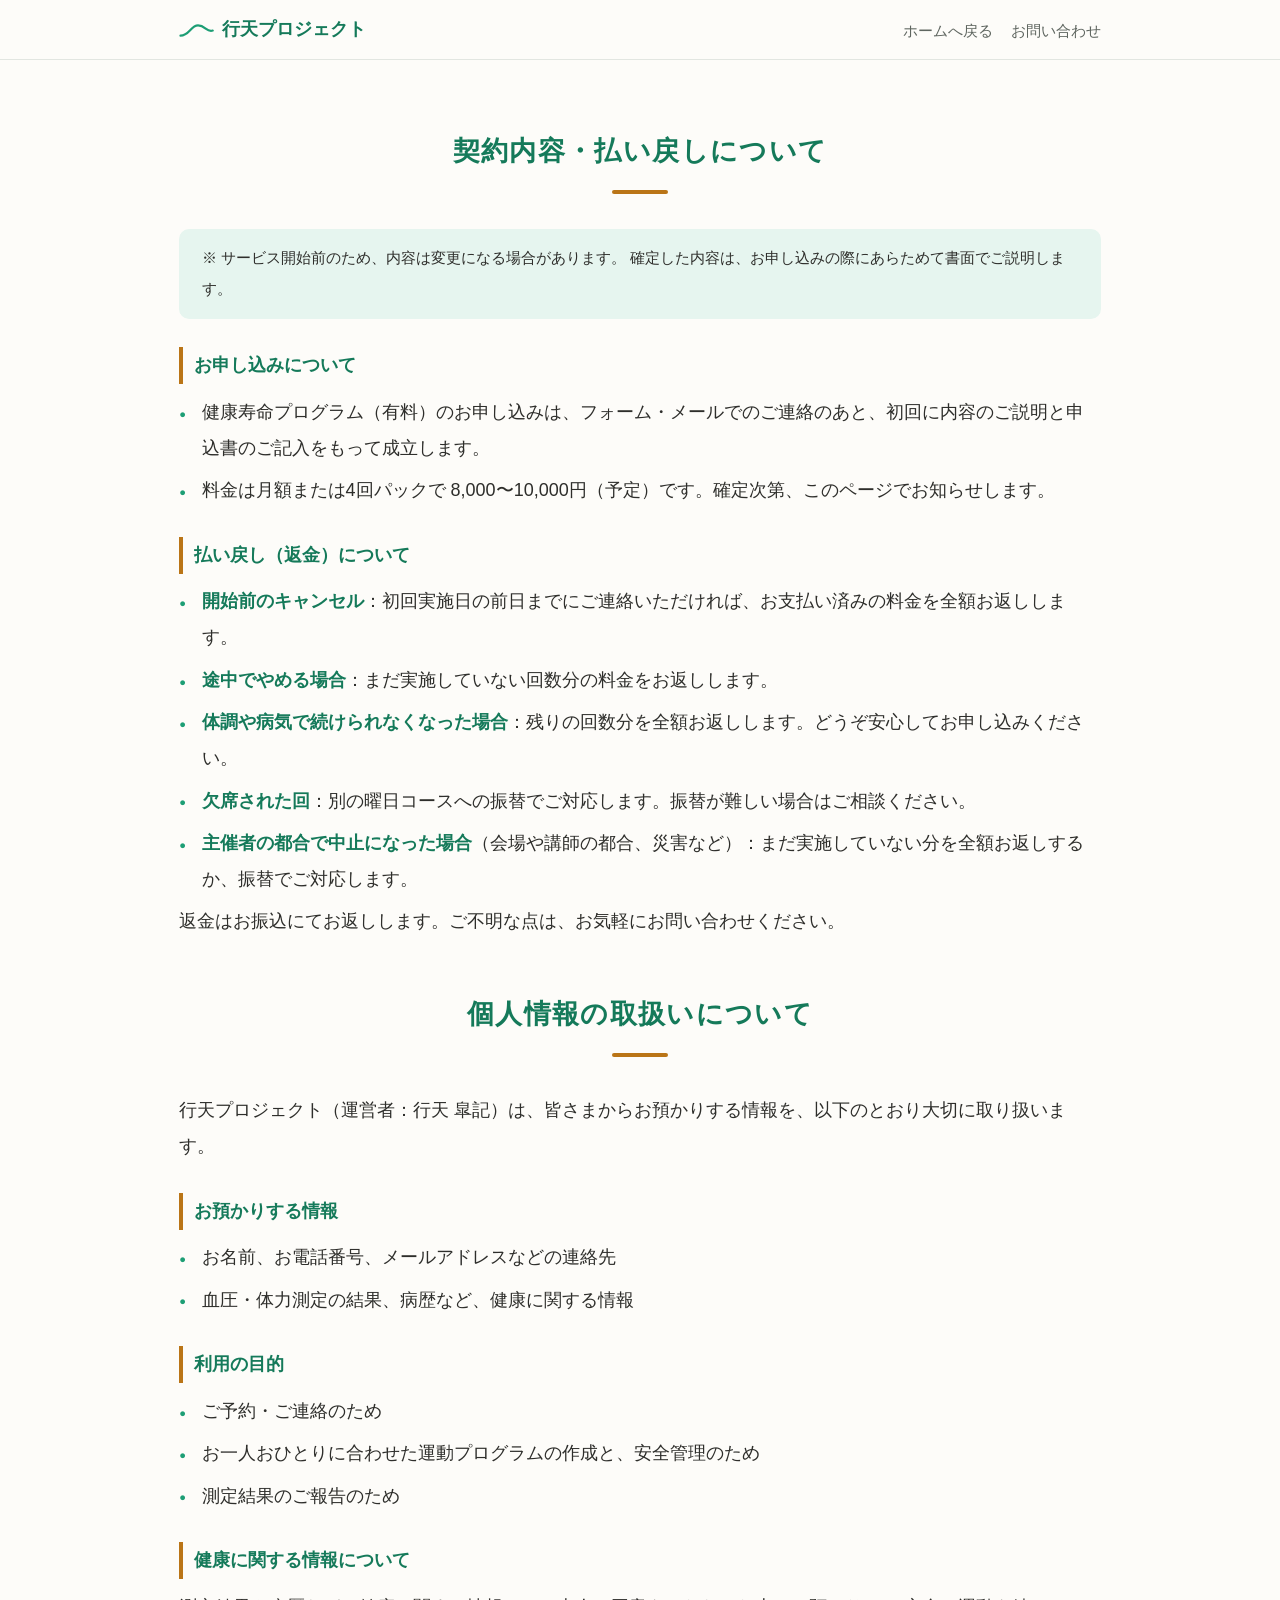
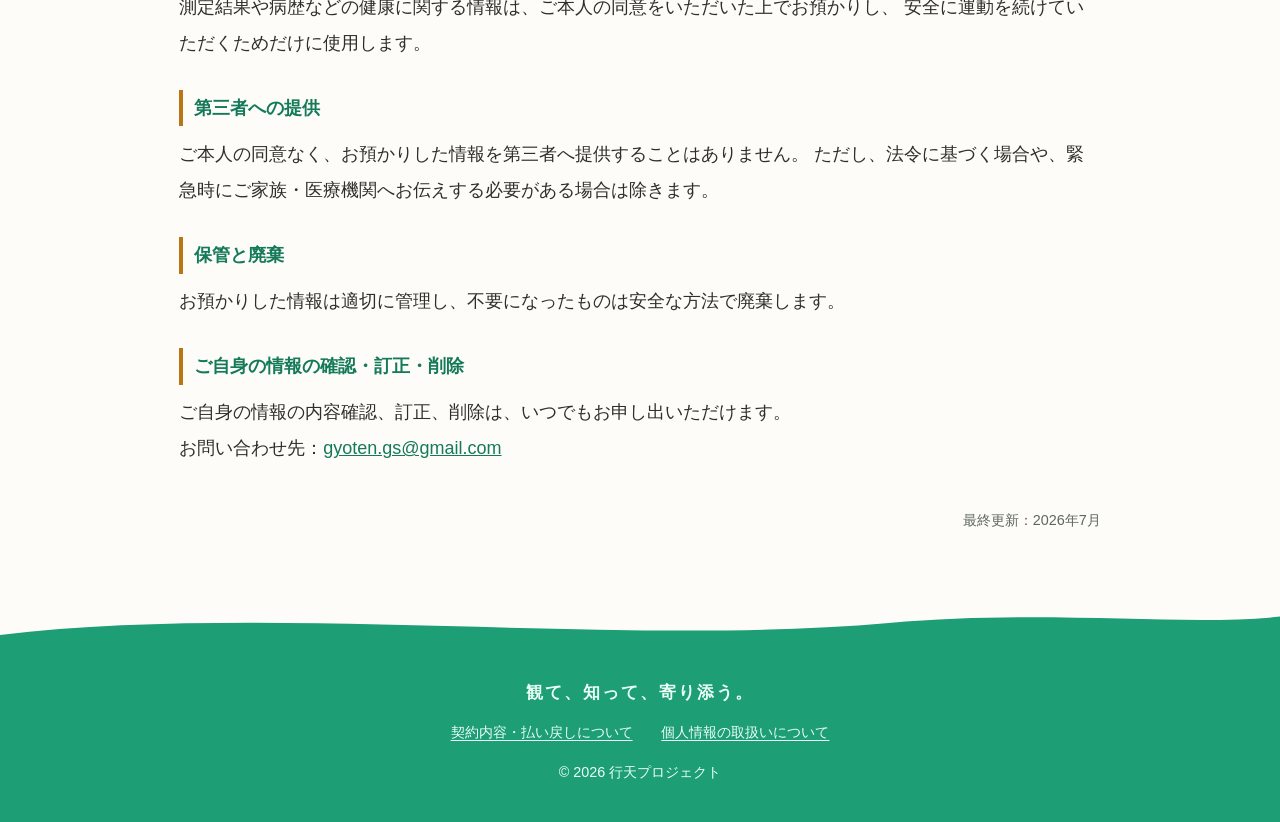
==== policy.html @ e1bae08a "Add terms and privacy page with footer links Create policy.html covering application terms, refund r" ====
<!DOCTYPE html>
<html lang="ja">
<head>
  <meta charset="UTF-8">
  <meta name="viewport" content="width=device-width, initial-scale=1.0">
  <meta name="description" content="行天プロジェクトの契約内容・払い戻し規定と、個人情報の取扱いについてのご案内です。">
  <title>ご利用にあたって｜行天プロジェクト</title>
  <link rel="stylesheet" href="style.css">
</head>
<body>
  <header class="site-header">
    <nav class="nav">
      <a href="index.html" class="logo">
        <svg class="logo-mark" viewBox="0 0 48 24" aria-hidden="true">
          <path d="M2 20 C14 20 16 6 26 6 C36 6 38 16 46 13" fill="none" stroke="currentColor" stroke-width="3" stroke-linecap="round"/>
        </svg>
        行天プロジェクト
      </a>
      <ul class="nav-links">
        <li><a href="index.html">ホームへ戻る</a></li>
        <li><a href="index.html#contact">お問い合わせ</a></li>
      </ul>
    </nav>
  </header>

  <main>
    <section class="section policy">
      <h2 id="refund">契約内容・払い戻しについて</h2>
      <p class="policy-note">
        ※ サービス開始前のため、内容は変更になる場合があります。
        確定した内容は、お申し込みの際にあらためて書面でご説明します。
      </p>

      <h3>お申し込みについて</h3>
      <ul>
        <li>健康寿命プログラム（有料）のお申し込みは、フォーム・メールでのご連絡のあと、初回に内容のご説明と申込書のご記入をもって成立します。</li>
        <li>料金は月額または4回パックで 8,000〜10,000円（予定）です。確定次第、このページでお知らせします。</li>
      </ul>

      <h3>払い戻し（返金）について</h3>
      <ul>
        <li><strong>開始前のキャンセル</strong>：初回実施日の前日までにご連絡いただければ、お支払い済みの料金を全額お返しします。</li>
        <li><strong>途中でやめる場合</strong>：まだ実施していない回数分の料金をお返しします。</li>
        <li><strong>体調や病気で続けられなくなった場合</strong>：残りの回数分を全額お返しします。どうぞ安心してお申し込みください。</li>
        <li><strong>欠席された回</strong>：別の曜日コースへの振替でご対応します。振替が難しい場合はご相談ください。</li>
        <li><strong>主催者の都合で中止になった場合</strong>（会場や講師の都合、災害など）：まだ実施していない分を全額お返しするか、振替でご対応します。</li>
      </ul>
      <p>返金はお振込にてお返しします。ご不明な点は、お気軽にお問い合わせください。</p>

      <h2 id="privacy">個人情報の取扱いについて</h2>
      <p>
        行天プロジェクト（運営者：行天 皐記）は、皆さまからお預かりする情報を、以下のとおり大切に取り扱います。
      </p>

      <h3>お預かりする情報</h3>
      <ul>
        <li>お名前、お電話番号、メールアドレスなどの連絡先</li>
        <li>血圧・体力測定の結果、病歴など、健康に関する情報</li>
      </ul>

      <h3>利用の目的</h3>
      <ul>
        <li>ご予約・ご連絡のため</li>
        <li>お一人おひとりに合わせた運動プログラムの作成と、安全管理のため</li>
        <li>測定結果のご報告のため</li>
      </ul>

      <h3>健康に関する情報について</h3>
      <p>
        測定結果や病歴などの健康に関する情報は、ご本人の同意をいただいた上でお預かりし、
        安全に運動を続けていただくためだけに使用します。
      </p>

      <h3>第三者への提供</h3>
      <p>
        ご本人の同意なく、お預かりした情報を第三者へ提供することはありません。
        ただし、法令に基づく場合や、緊急時にご家族・医療機関へお伝えする必要がある場合は除きます。
      </p>

      <h3>保管と廃棄</h3>
      <p>
        お預かりした情報は適切に管理し、不要になったものは安全な方法で廃棄します。
      </p>

      <h3>ご自身の情報の確認・訂正・削除</h3>
      <p>
        ご自身の情報の内容確認、訂正、削除は、いつでもお申し出いただけます。<br>
        お問い合わせ先：<a href="mailto:gyoten.gs@gmail.com">gyoten.gs@gmail.com</a>
      </p>

      <p class="policy-date">最終更新：2026年7月</p>
    </section>
  </main>

  <footer class="site-footer">
    <svg class="footer-hill" viewBox="0 0 1440 60" preserveAspectRatio="none" aria-hidden="true">
      <path d="M0,45 C300,5 700,60 1000,30 C1180,12 1330,35 1440,22 L1440,60 L0,60 Z" fill="currentColor"/>
    </svg>
    <div class="footer-inner">
      <p class="footer-copy">観て、知って、寄り添う。</p>
      <ul class="footer-links">
        <li><a href="policy.html#refund">契約内容・払い戻しについて</a></li>
        <li><a href="policy.html#privacy">個人情報の取扱いについて</a></li>
      </ul>
      <p>&copy; 2026 行天プロジェクト</p>
    </div>
  </footer>
</body>
</html>
---- style.css ----
:root {
  --teal: #1D9E75;
  --teal-dark: #157a5a;
  --teal-pale: #e6f5ef;
  --amber: #BA7517;
  --bg: #fdfcf9;
  --text: #2e2e2b;
  --muted: #5f6660;
  --card-bg: #ffffff;
  --border: #e2e6e1;
}

* {
  margin: 0;
  padding: 0;
  box-sizing: border-box;
}

html {
  scroll-behavior: smooth;
  scroll-padding-top: 4.5rem;
}

body {
  font-family: "Yu Gothic", "YuGothic", "Hiragino Kaku Gothic ProN", "Noto Sans JP", sans-serif;
  background: var(--bg);
  color: var(--text);
  font-size: 18px;
  line-height: 2;
}

/* ヘッダー */
.site-header {
  position: sticky;
  top: 0;
  background: rgba(253, 252, 249, 0.95);
  border-bottom: 1px solid var(--border);
  z-index: 10;
}

.nav {
  max-width: 960px;
  margin: 0 auto;
  padding: 0.7rem 1.2rem;
  display: flex;
  align-items: center;
  justify-content: space-between;
  flex-wrap: wrap;
  gap: 0.4rem;
}

.logo {
  display: flex;
  align-items: center;
  gap: 0.5rem;
  font-weight: 700;
  font-size: 1.15rem;
  color: var(--teal-dark);
  text-decoration: none;
}

.logo-mark {
  width: 2.2rem;
  height: 1.1rem;
  color: var(--teal);
}

.nav-links {
  display: flex;
  flex-wrap: wrap;
  gap: 1.1rem;
  list-style: none;
}

.nav-links a {
  color: var(--muted);
  text-decoration: none;
  font-size: 0.95rem;
}

.nav-links a:hover {
  color: var(--teal);
}

/* ヒーロー */
.hero {
  position: relative;
  background: linear-gradient(170deg, var(--teal-pale) 0%, #f4faf7 100%);
  text-align: center;
  overflow: hidden;
}

.hero-inner {
  max-width: 800px;
  margin: 0 auto;
  padding: 5rem 1.2rem 8rem;
}

.hero-area {
  display: inline-block;
  background: #fff;
  border: 1px solid var(--border);
  border-radius: 999px;
  padding: 0.3rem 1.2rem;
  font-size: 0.9rem;
  color: var(--teal-dark);
  margin-bottom: 1.8rem;
}

.hero h1 {
  font-size: clamp(2rem, 6.5vw, 3.2rem);
  color: var(--teal-dark);
  letter-spacing: 0.06em;
  margin-bottom: 1.4rem;
}

.hero-method {
  color: var(--teal-dark);
  font-weight: 700;
  font-size: 1.15rem;
  letter-spacing: 0.04em;
  margin-bottom: 1rem;
}

.hero-lead {
  color: var(--text);
  margin-bottom: 2.4rem;
}

.hero-hill {
  display: block;
  width: 100%;
  height: 5.5rem;
  color: var(--teal);
  position: absolute;
  bottom: 0;
  left: 0;
}

.btn {
  display: inline-block;
  background: var(--amber);
  color: #fff;
  padding: 0.9rem 2.6rem;
  border-radius: 999px;
  text-decoration: none;
  font-weight: 700;
  font-size: 1.05rem;
  box-shadow: 0 3px 10px rgba(186, 117, 23, 0.3);
  transition: transform 0.15s, box-shadow 0.15s;
}

.btn:hover {
  transform: translateY(-2px);
  box-shadow: 0 5px 14px rgba(186, 117, 23, 0.4);
}

/* セクション共通 */
.section {
  max-width: 960px;
  margin: 0 auto;
  padding: 4rem 1.2rem;
}

.section-tint {
  max-width: none;
  background: var(--teal-pale);
}

.section-tint > * {
  max-width: 920px;
  margin-left: auto;
  margin-right: auto;
}

.section h2 {
  font-size: 1.7rem;
  color: var(--teal-dark);
  text-align: center;
  margin-bottom: 2.2rem;
  letter-spacing: 0.05em;
}

.section h2::after {
  content: "";
  display: block;
  width: 3.5rem;
  height: 4px;
  border-radius: 2px;
  background: var(--amber);
  margin: 0.7rem auto 0;
}

/* お悩み */
.worry-list {
  list-style: none;
  display: grid;
  grid-template-columns: repeat(auto-fit, minmax(280px, 1fr));
  gap: 0.9rem;
  margin-bottom: 2.2rem;
}

.worry-list li {
  background: var(--card-bg);
  border: 1px solid var(--border);
  border-radius: 10px;
  padding: 0.9rem 1.2rem 0.9rem 2.8rem;
  position: relative;
}

.worry-list li::before {
  content: "✓";
  position: absolute;
  left: 1rem;
  color: var(--teal);
  font-weight: 700;
}

.worry-answer {
  background: var(--teal);
  color: #fff;
  border-radius: 14px;
  padding: 1.6rem 2rem;
  text-align: center;
}

.worry-answer strong {
  color: #ffe9c9;
}

/* 行天メソッド */
.method-copy {
  text-align: center;
  font-size: 1.2rem;
  font-weight: 700;
  color: var(--teal-dark);
  margin-bottom: 2.2rem;
}

.cards {
  display: grid;
  grid-template-columns: repeat(auto-fit, minmax(260px, 1fr));
  gap: 1.2rem;
}

.card {
  background: var(--card-bg);
  border: 1px solid var(--border);
  border-radius: 14px;
  padding: 1.6rem;
}

.card-num {
  width: 2.4rem;
  height: 2.4rem;
  border-radius: 50%;
  background: var(--teal);
  color: #fff;
  font-weight: 700;
  font-size: 1.15rem;
  display: flex;
  align-items: center;
  justify-content: center;
  margin-bottom: 0.9rem;
}

.card h3 {
  font-size: 1.25rem;
  color: var(--teal-dark);
  margin-bottom: 0.6rem;
}

.card h3 span {
  font-size: 0.9rem;
  color: var(--muted);
  font-weight: 600;
}

.card p:last-child {
  font-size: 0.98rem;
}

.card strong,
.method-base strong,
.profile strong {
  color: var(--amber);
}

.method-base {
  margin-top: 2rem;
  background: var(--card-bg);
  border: 2px solid var(--teal);
  border-radius: 14px;
  padding: 1.6rem 2rem;
}

.method-base h3 {
  color: var(--teal-dark);
  font-size: 1.15rem;
  margin-bottom: 0.6rem;
}

/* ご利用の流れ */
.flow-label {
  text-align: center;
  font-weight: 700;
  font-size: 1.1rem;
  color: var(--teal-dark);
  margin-bottom: 1.1rem;
}

.badge-now {
  display: inline-block;
  background: var(--amber);
  color: #fff;
  font-size: 0.85rem;
  border-radius: 999px;
  padding: 0.1rem 0.9rem;
  margin-right: 0.7rem;
  letter-spacing: 0.05em;
}

.entry-cards {
  display: grid;
  grid-template-columns: repeat(auto-fit, minmax(260px, 1fr));
  gap: 1rem;
}

.flow-card {
  background: var(--card-bg);
  border: 1px solid var(--border);
  border-radius: 14px;
  padding: 1.4rem 1.8rem;
}

.flow-card h3 {
  font-size: 1.2rem;
  color: var(--teal-dark);
  margin-bottom: 0.4rem;
  display: flex;
  align-items: center;
  gap: 0.8rem;
  flex-wrap: wrap;
}

.badge-course {
  background: var(--teal);
  color: #fff;
  font-size: 0.8rem;
  font-weight: 700;
  border-radius: 999px;
  padding: 0.15rem 0.9rem;
  letter-spacing: 0.05em;
}

.flow-card p {
  font-size: 0.98rem;
  color: var(--muted);
}

.flow-arrow {
  text-align: center;
  font-weight: 700;
  color: var(--teal);
  margin: 1.4rem 0;
}

.program-note {
  margin-top: 2.2rem;
  background: var(--teal-pale);
  border-radius: 14px;
  padding: 1.5rem 2rem;
}

.program-note h3 {
  color: var(--teal-dark);
  font-size: 1.1rem;
  margin-bottom: 0.6rem;
}

.program-note ul {
  list-style: none;
}

.program-note li {
  padding-left: 1.4rem;
  position: relative;
}

.program-note li::before {
  content: "●";
  position: absolute;
  left: 0;
  color: var(--amber);
  font-size: 0.7rem;
  top: 0.55rem;
}

/* 運営者 */
.profile {
  background: var(--card-bg);
  border: 1px solid var(--border);
  border-radius: 14px;
  padding: 2rem 2.2rem;
}

.profile-name {
  font-size: 1.35rem;
  font-weight: 700;
  color: var(--teal-dark);
  margin-bottom: 1rem;
}

.profile-name span {
  font-size: 0.95rem;
  color: var(--muted);
  font-weight: 600;
  margin-left: 0.8rem;
}

.profile p + p {
  margin-top: 0.9rem;
}

.tags {
  list-style: none;
  display: flex;
  flex-wrap: wrap;
  gap: 0.6rem;
  margin-top: 1.4rem;
}

.tags li {
  background: var(--teal-pale);
  border-radius: 999px;
  padding: 0.25rem 1rem;
  font-size: 0.88rem;
  color: var(--teal-dark);
}

/* お問い合わせ */
#contact {
  text-align: center;
}

.contact-actions {
  margin: 2rem 0 1.2rem;
  display: flex;
  justify-content: center;
  align-items: center;
  flex-wrap: wrap;
  gap: 1rem;
}

.btn-outline {
  background: #fff;
  color: var(--teal-dark);
  border: 2px solid var(--teal);
  box-shadow: none;
}

.btn-outline:hover {
  box-shadow: 0 4px 12px rgba(29, 158, 117, 0.25);
}

.contact-note {
  font-size: 0.9rem;
  color: var(--muted);
}

/* フッター */
.site-footer {
  color: var(--teal);
}

.footer-hill {
  display: block;
  width: 100%;
  height: 3rem;
}

.footer-inner {
  background: var(--teal);
  color: #eafff6;
  text-align: center;
  padding: 1.8rem 1.2rem 2.2rem;
  font-size: 0.9rem;
}

.footer-copy {
  font-size: 1.05rem;
  font-weight: 700;
  letter-spacing: 0.12em;
  margin-bottom: 0.5rem;
}

.footer-links {
  list-style: none;
  display: flex;
  flex-wrap: wrap;
  justify-content: center;
  gap: 0.5rem 1.8rem;
  margin-bottom: 0.7rem;
}

.footer-links a {
  color: #eafff6;
  text-decoration: underline;
  text-underline-offset: 3px;
}

/* ご利用にあたって（policy.html） */
.policy h2 {
  margin-top: 3rem;
}

.policy h2:first-of-type {
  margin-top: 0;
}

.policy h3 {
  color: var(--teal-dark);
  font-size: 1.15rem;
  margin: 1.8rem 0 0.6rem;
  padding-left: 0.7rem;
  border-left: 4px solid var(--amber);
}

.policy ul {
  list-style: none;
}

.policy li {
  padding-left: 1.4rem;
  position: relative;
  margin-bottom: 0.4rem;
}

.policy li::before {
  content: "●";
  position: absolute;
  left: 0;
  top: 0.55rem;
  color: var(--teal);
  font-size: 0.7rem;
}

.policy strong {
  color: var(--teal-dark);
}

.policy a {
  color: var(--teal-dark);
}

.policy-note {
  background: var(--teal-pale);
  border-radius: 10px;
  padding: 0.9rem 1.4rem;
  font-size: 0.95rem;
  margin-bottom: 1.5rem;
}

.policy-date {
  margin-top: 2.5rem;
  color: var(--muted);
  font-size: 0.9rem;
  text-align: right;
}

/* 改行の出し分け */
.sp-only {
  display: none;
}

@media (max-width: 600px) {
  .sp-only {
    display: inline;
  }

  .pc-only {
    display: none;
  }

  .hero-inner {
    padding-top: 3.5rem;
  }
}
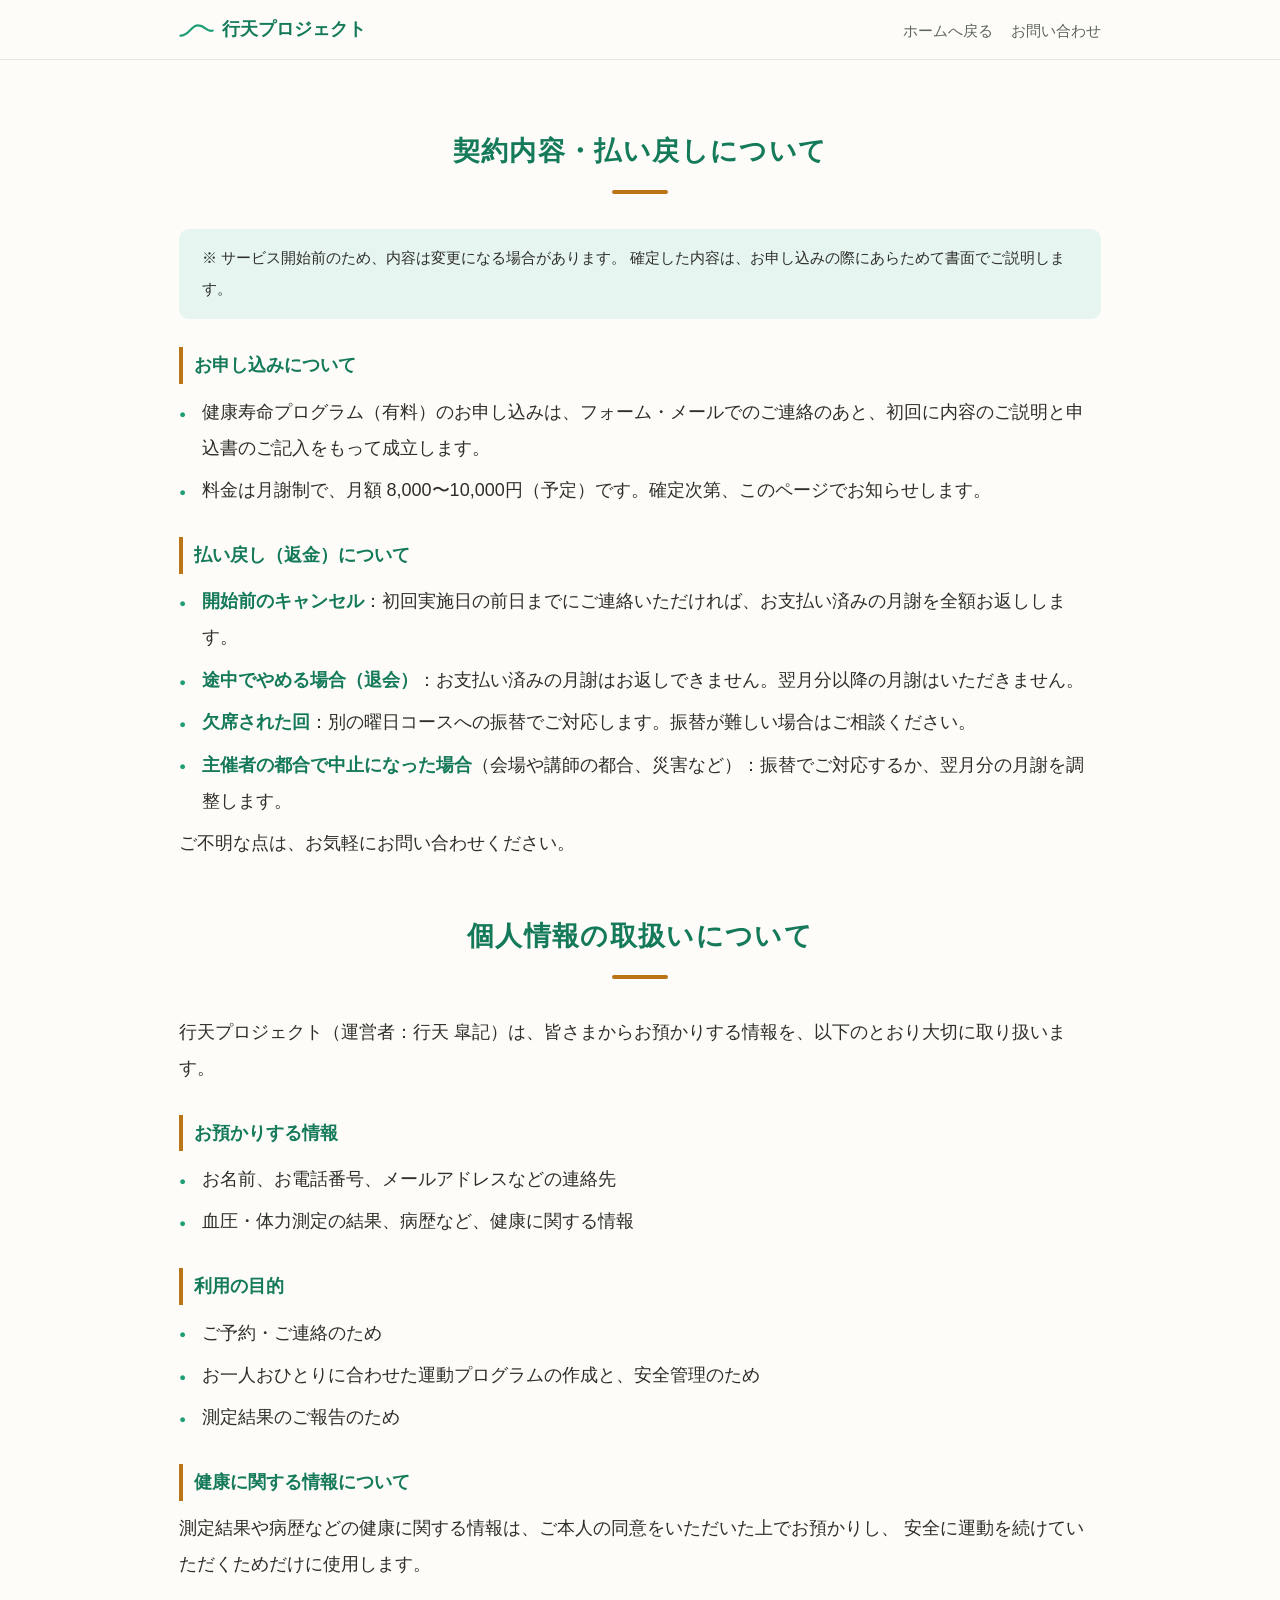
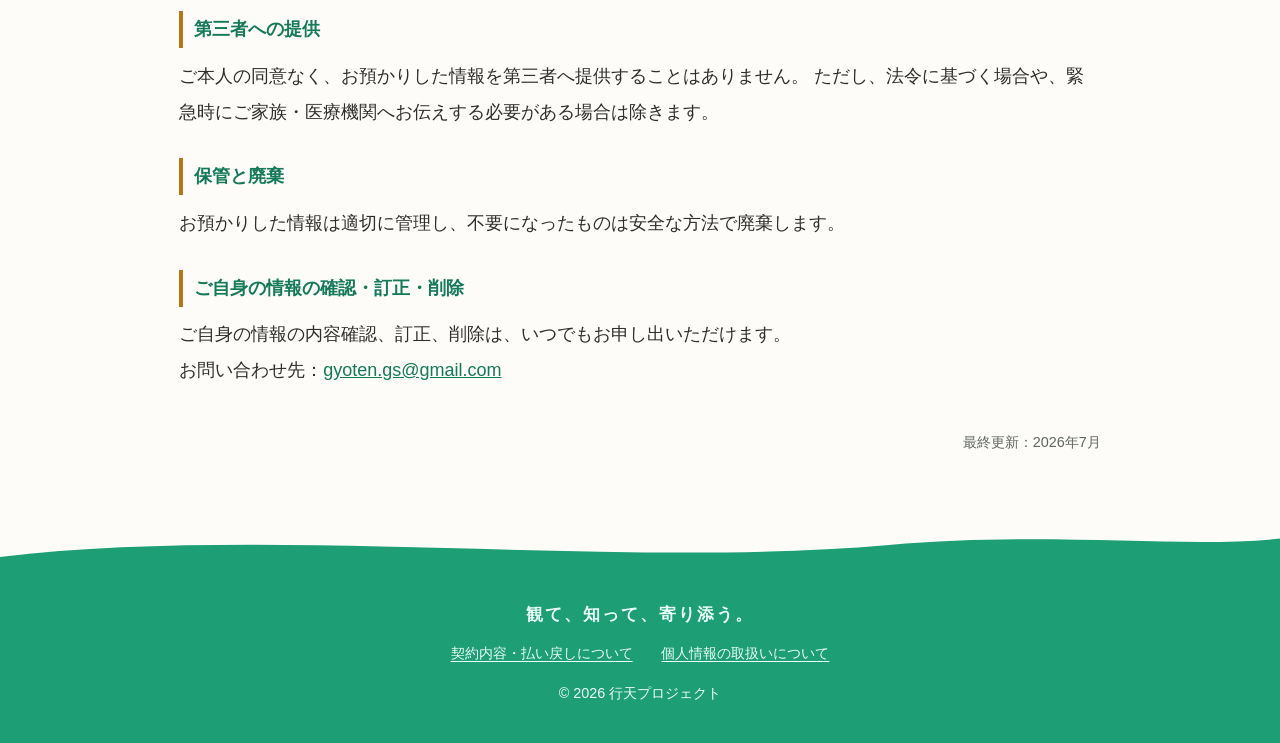
==== commit b8317cf9: "Switch refund policy to monthly fee with no mid-course refunds Co-Authored-By: Claude Fable 5 <norep" ====
--- a/policy.html
+++ b/policy.html
@@ -34,18 +34,17 @@
       <h3>お申し込みについて</h3>
       <ul>
         <li>健康寿命プログラム（有料）のお申し込みは、フォーム・メールでのご連絡のあと、初回に内容のご説明と申込書のご記入をもって成立します。</li>
-        <li>料金は月額または4回パックで 8,000〜10,000円（予定）です。確定次第、このページでお知らせします。</li>
+        <li>料金は月謝制で、月額 8,000〜10,000円（予定）です。確定次第、このページでお知らせします。</li>
       </ul>
 
       <h3>払い戻し（返金）について</h3>
       <ul>
-        <li><strong>開始前のキャンセル</strong>：初回実施日の前日までにご連絡いただければ、お支払い済みの料金を全額お返しします。</li>
-        <li><strong>途中でやめる場合</strong>：まだ実施していない回数分の料金をお返しします。</li>
-        <li><strong>体調や病気で続けられなくなった場合</strong>：残りの回数分を全額お返しします。どうぞ安心してお申し込みください。</li>
+        <li><strong>開始前のキャンセル</strong>：初回実施日の前日までにご連絡いただければ、お支払い済みの月謝を全額お返しします。</li>
+        <li><strong>途中でやめる場合（退会）</strong>：お支払い済みの月謝はお返しできません。翌月分以降の月謝はいただきません。</li>
         <li><strong>欠席された回</strong>：別の曜日コースへの振替でご対応します。振替が難しい場合はご相談ください。</li>
-        <li><strong>主催者の都合で中止になった場合</strong>（会場や講師の都合、災害など）：まだ実施していない分を全額お返しするか、振替でご対応します。</li>
+        <li><strong>主催者の都合で中止になった場合</strong>（会場や講師の都合、災害など）：振替でご対応するか、翌月分の月謝を調整します。</li>
       </ul>
-      <p>返金はお振込にてお返しします。ご不明な点は、お気軽にお問い合わせください。</p>
+      <p>ご不明な点は、お気軽にお問い合わせください。</p>
 
       <h2 id="privacy">個人情報の取扱いについて</h2>
       <p>
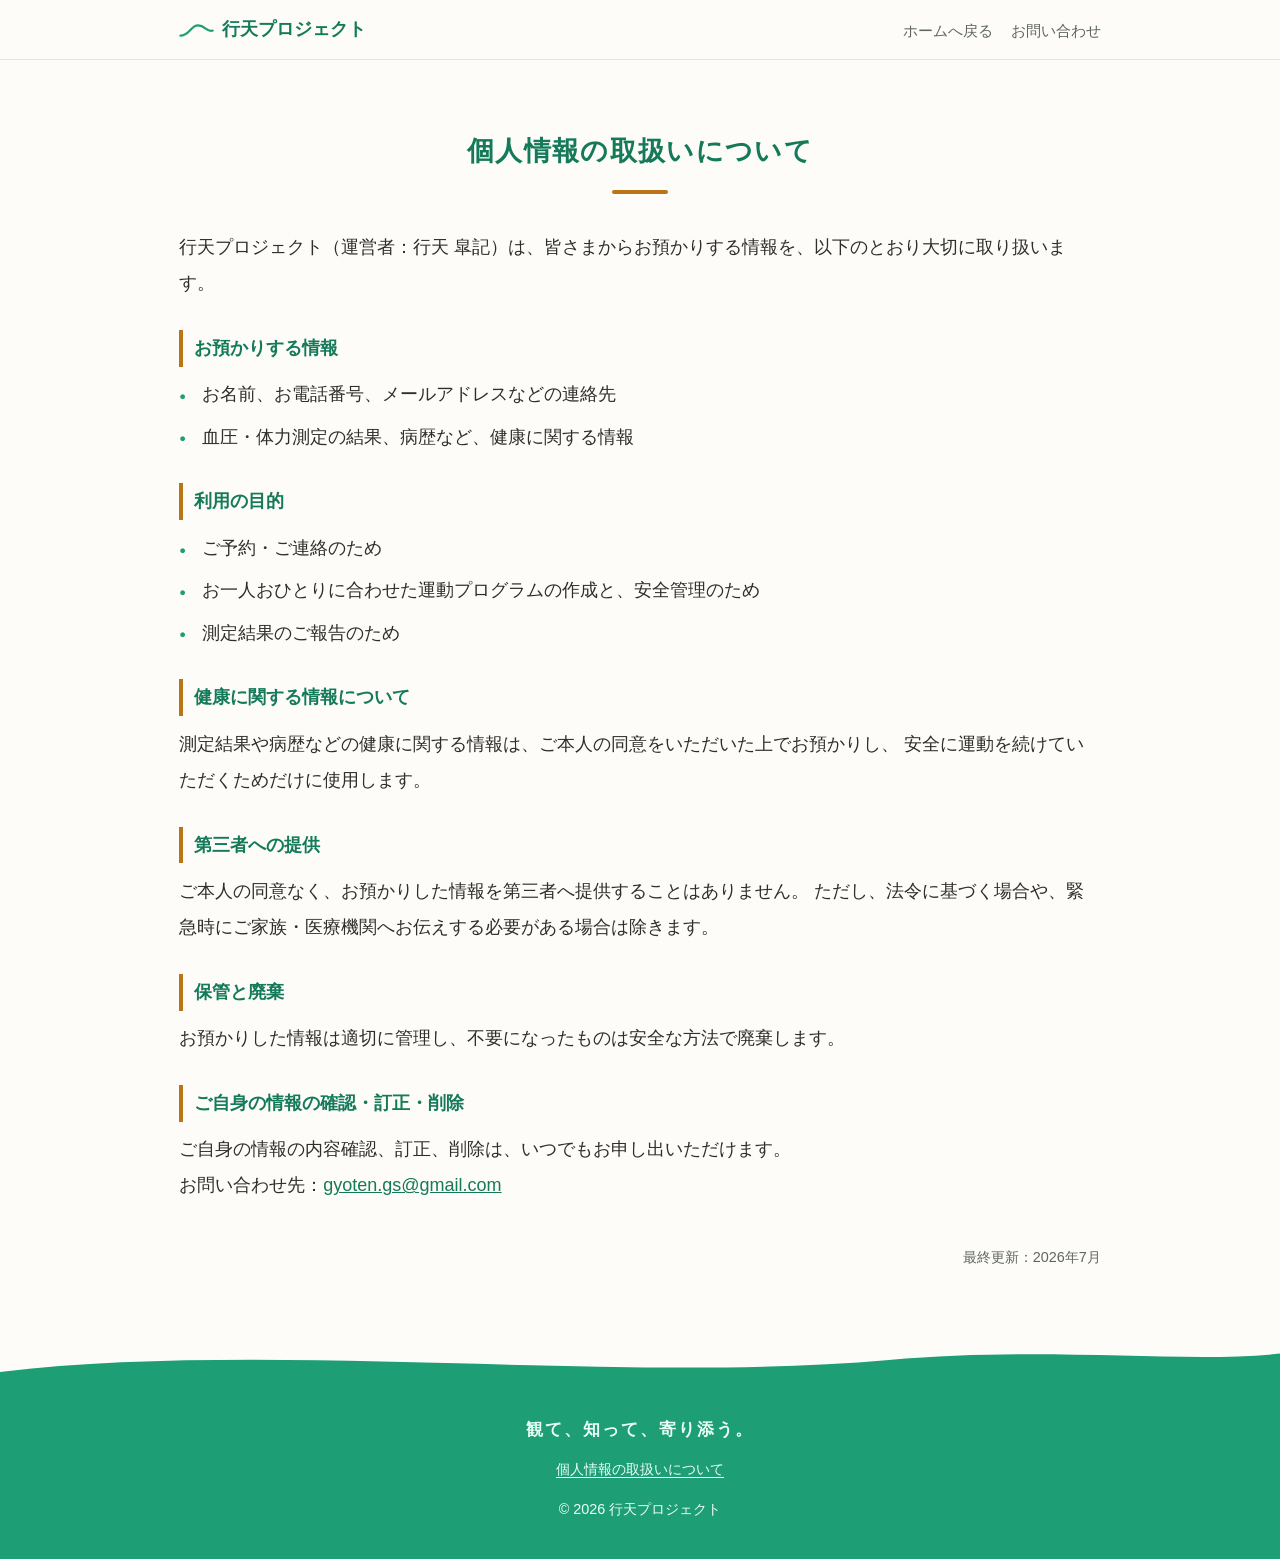
==== commit 18694d06: "Focus site on free seminar; remove paid program for now Drop the paid program card, weekday-course f" ====
--- a/policy.html
+++ b/policy.html
@@ -3,8 +3,8 @@
 <head>
   <meta charset="UTF-8">
   <meta name="viewport" content="width=device-width, initial-scale=1.0">
-  <meta name="description" content="行天プロジェクトの契約内容・払い戻し規定と、個人情報の取扱いについてのご案内です。">
-  <title>ご利用にあたって｜行天プロジェクト</title>
+  <meta name="description" content="行天プロジェクトの個人情報の取扱いについてのご案内です。">
+  <title>個人情報の取扱いについて｜行天プロジェクト</title>
   <link rel="stylesheet" href="style.css">
 </head>
 <body>
@@ -25,27 +25,6 @@
 
   <main>
     <section class="section policy">
-      <h2 id="refund">契約内容・払い戻しについて</h2>
-      <p class="policy-note">
-        ※ サービス開始前のため、内容は変更になる場合があります。
-        確定した内容は、お申し込みの際にあらためて書面でご説明します。
-      </p>
-
-      <h3>お申し込みについて</h3>
-      <ul>
-        <li>健康寿命プログラム（有料）のお申し込みは、フォーム・メールでのご連絡のあと、初回に内容のご説明と申込書のご記入をもって成立します。</li>
-        <li>料金は月謝制で、月額 8,000〜10,000円（予定）です。確定次第、このページでお知らせします。</li>
-      </ul>
-
-      <h3>払い戻し（返金）について</h3>
-      <ul>
-        <li><strong>開始前のキャンセル</strong>：初回実施日の前日までにご連絡いただければ、お支払い済みの月謝を全額お返しします。</li>
-        <li><strong>途中でやめる場合（退会）</strong>：お支払い済みの月謝はお返しできません。翌月分以降の月謝はいただきません。</li>
-        <li><strong>欠席された回</strong>：別の曜日コースへの振替でご対応します。振替が難しい場合はご相談ください。</li>
-        <li><strong>主催者の都合で中止になった場合</strong>（会場や講師の都合、災害など）：振替でご対応するか、翌月分の月謝を調整します。</li>
-      </ul>
-      <p>ご不明な点は、お気軽にお問い合わせください。</p>
-
       <h2 id="privacy">個人情報の取扱いについて</h2>
       <p>
         行天プロジェクト（運営者：行天 皐記）は、皆さまからお預かりする情報を、以下のとおり大切に取り扱います。
@@ -98,7 +77,6 @@
     <div class="footer-inner">
       <p class="footer-copy">観て、知って、寄り添う。</p>
       <ul class="footer-links">
-        <li><a href="policy.html#refund">契約内容・払い戻しについて</a></li>
         <li><a href="policy.html#privacy">個人情報の取扱いについて</a></li>
       </ul>
       <p>&copy; 2026 行天プロジェクト</p>
--- a/style.css
+++ b/style.css
@@ -438,18 +438,9 @@
   color: var(--teal-dark);
 }
 
-/* お問い合わせ */
+/* お問い合わせ / ご予約 */
 #contact {
   text-align: center;
-}
-
-.contact-actions {
-  margin: 2rem 0 1.2rem;
-  display: flex;
-  justify-content: center;
-  align-items: center;
-  flex-wrap: wrap;
-  gap: 1rem;
 }
 
 .btn-outline {
@@ -461,6 +452,148 @@
 
 .btn-outline:hover {
   box-shadow: 0 4px 12px rgba(29, 158, 117, 0.25);
+}
+
+.reserve-grid {
+  display: grid;
+  grid-template-columns: repeat(auto-fit, minmax(300px, 1fr));
+  gap: 1.2rem;
+  margin: 2.2rem 0 1.8rem;
+  text-align: left;
+}
+
+.reserve-single {
+  max-width: 460px;
+  margin-left: auto;
+  margin-right: auto;
+}
+
+.reserve-card {
+  background: var(--card-bg);
+  border: 1px solid var(--border);
+  border-radius: 16px;
+  padding: 1.6rem 1.7rem;
+  display: flex;
+  flex-direction: column;
+}
+
+.rc-badge {
+  align-self: flex-start;
+  font-size: 0.82rem;
+  font-weight: 700;
+  color: #fff;
+  border-radius: 999px;
+  padding: 0.2rem 0.9rem;
+  margin-bottom: 0.8rem;
+}
+
+.rc-badge.free { background: var(--teal); }
+.rc-badge.paid { background: var(--amber); }
+
+.reserve-card h3 {
+  font-size: 1.2rem;
+  color: var(--teal-dark);
+  margin-bottom: 0.5rem;
+}
+
+.reserve-card > p {
+  color: var(--muted);
+  font-size: 0.96rem;
+  margin-bottom: 1.2rem;
+  flex-grow: 1;
+}
+
+.method-btns {
+  display: flex;
+  flex-direction: column;
+  gap: 0.6rem;
+}
+
+.mbtn {
+  display: block;
+  text-align: center;
+  text-decoration: none;
+  font-weight: 700;
+  font-size: 1rem;
+  padding: 0.75rem 1rem;
+  border-radius: 10px;
+  transition: transform 0.12s, box-shadow 0.12s;
+}
+
+.mbtn:hover { transform: translateY(-1px); }
+
+.mbtn.line {
+  background: #06C755;
+  color: #fff;
+}
+
+.mbtn.form {
+  background: var(--teal);
+  color: #fff;
+}
+
+.mbtn.tel {
+  background: var(--teal-pale);
+  color: var(--teal-dark);
+  border: 1px solid var(--border);
+}
+
+.mbtn.disabled {
+  background: #f0f0ed;
+  color: #9a9a94;
+  cursor: default;
+  border: 1px dashed #d3d3cd;
+}
+
+.line-block {
+  display: flex;
+  flex-wrap: wrap;
+  align-items: center;
+  justify-content: center;
+  gap: 1.5rem 2.5rem;
+  background: var(--teal-pale);
+  border-radius: 16px;
+  padding: 1.8rem 2rem;
+  text-align: left;
+}
+
+.line-text { flex: 1 1 300px; }
+
+.line-text h3 {
+  font-size: 1.2rem;
+  color: var(--teal-dark);
+  margin-bottom: 0.5rem;
+}
+
+.line-text p { font-size: 0.96rem; margin-bottom: 1rem; }
+
+.line-btn {
+  background: #06C755;
+  box-shadow: 0 3px 10px rgba(6, 199, 85, 0.3);
+}
+
+.line-btn:hover { box-shadow: 0 5px 14px rgba(6, 199, 85, 0.4); }
+
+.line-id {
+  margin-top: 0.7rem;
+  font-size: 0.9rem;
+  color: var(--muted);
+}
+
+.qr {
+  background: #fff;
+  border-radius: 12px;
+  padding: 0.8rem;
+  text-align: center;
+}
+
+.qr img { display: block; width: 150px; height: 150px; }
+
+.qr figcaption {
+  margin-top: 0.4rem;
+  font-size: 0.82rem;
+  color: var(--muted);
+  line-height: 1.4;
 }
 
 .contact-note {
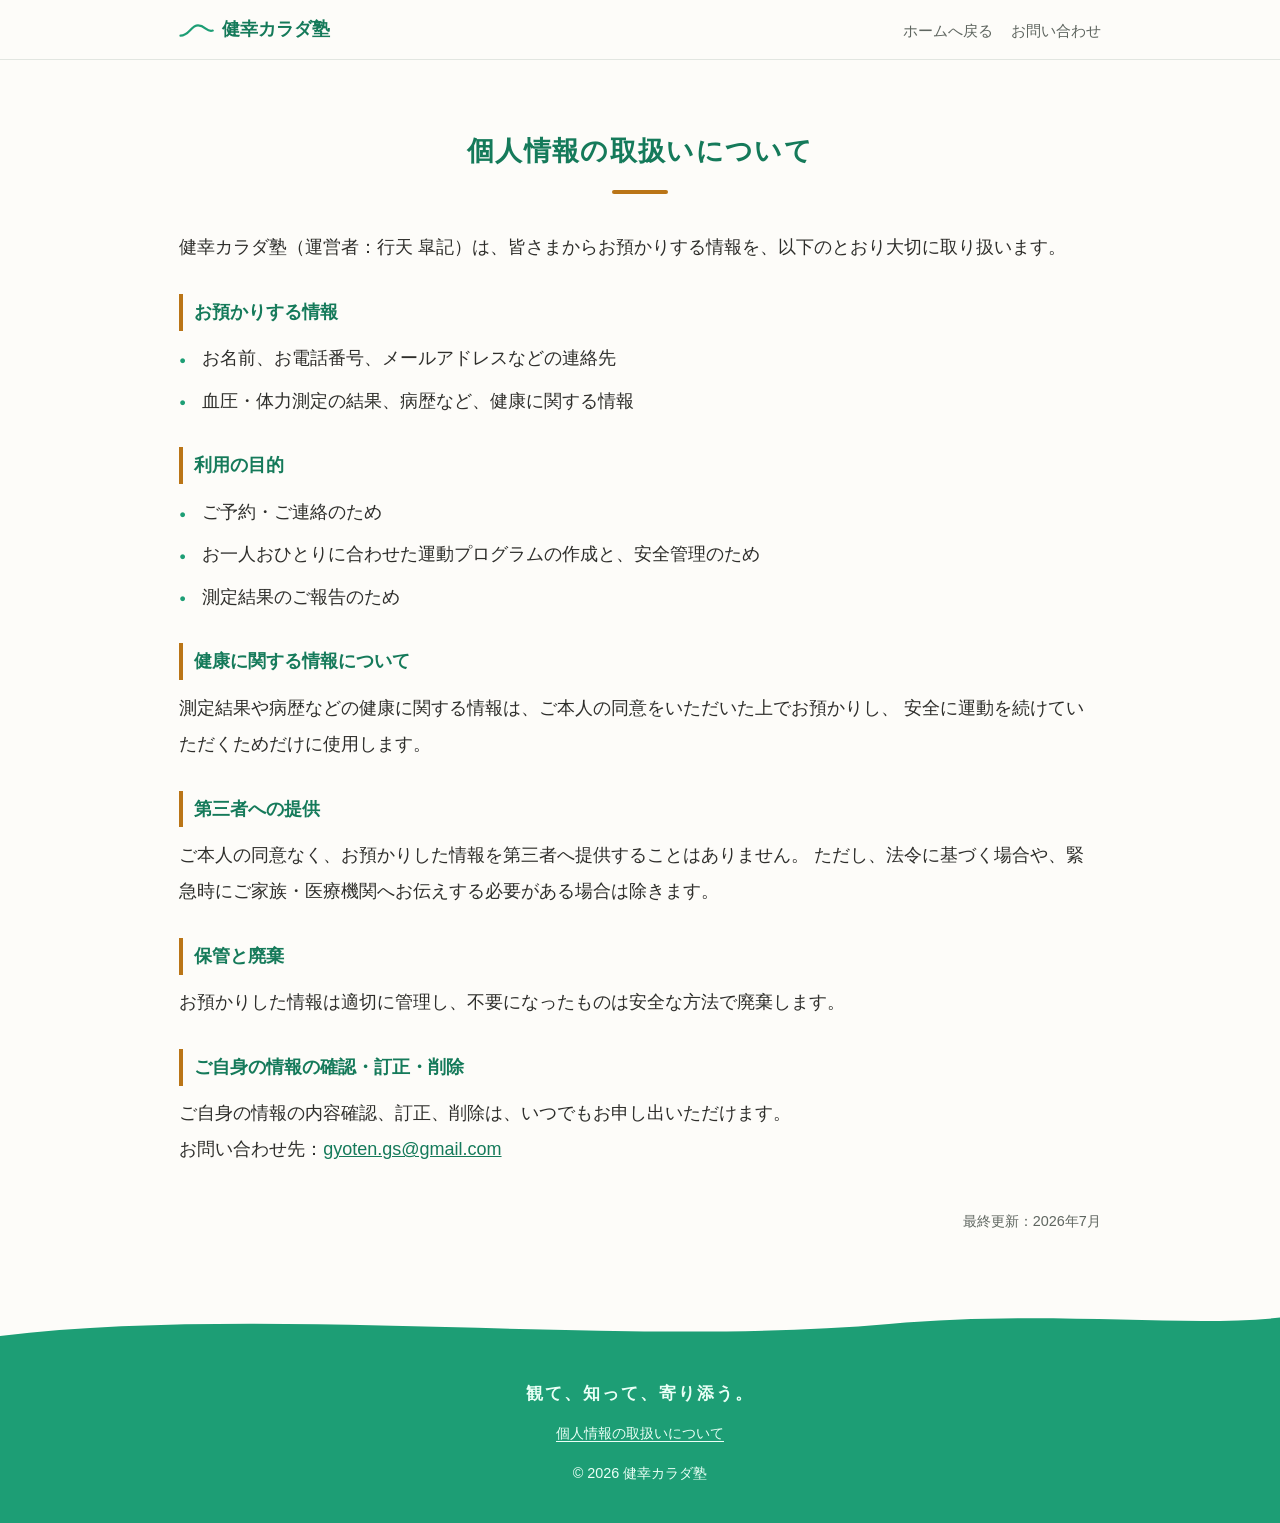
==== commit 97d60b35: "Rename brand from 行天プロジェクト to 健幸カラダ塾 Update the project/brand name across the site, docs, titles, an" ====
--- a/policy.html
+++ b/policy.html
@@ -3,8 +3,8 @@
 <head>
   <meta charset="UTF-8">
   <meta name="viewport" content="width=device-width, initial-scale=1.0">
-  <meta name="description" content="行天プロジェクトの個人情報の取扱いについてのご案内です。">
-  <title>個人情報の取扱いについて｜行天プロジェクト</title>
+  <meta name="description" content="健幸カラダ塾の個人情報の取扱いについてのご案内です。">
+  <title>個人情報の取扱いについて｜健幸カラダ塾</title>
   <link rel="stylesheet" href="style.css">
 </head>
 <body>
@@ -14,7 +14,7 @@
         <svg class="logo-mark" viewBox="0 0 48 24" aria-hidden="true">
           <path d="M2 20 C14 20 16 6 26 6 C36 6 38 16 46 13" fill="none" stroke="currentColor" stroke-width="3" stroke-linecap="round"/>
         </svg>
-        行天プロジェクト
+        健幸カラダ塾
       </a>
       <ul class="nav-links">
         <li><a href="index.html">ホームへ戻る</a></li>
@@ -27,7 +27,7 @@
     <section class="section policy">
       <h2 id="privacy">個人情報の取扱いについて</h2>
       <p>
-        行天プロジェクト（運営者：行天 皐記）は、皆さまからお預かりする情報を、以下のとおり大切に取り扱います。
+        健幸カラダ塾（運営者：行天 皐記）は、皆さまからお預かりする情報を、以下のとおり大切に取り扱います。
       </p>
 
       <h3>お預かりする情報</h3>
@@ -79,7 +79,7 @@
       <ul class="footer-links">
         <li><a href="policy.html#privacy">個人情報の取扱いについて</a></li>
       </ul>
-      <p>&copy; 2026 行天プロジェクト</p>
+      <p>&copy; 2026 健幸カラダ塾</p>
     </div>
   </footer>
 </body>
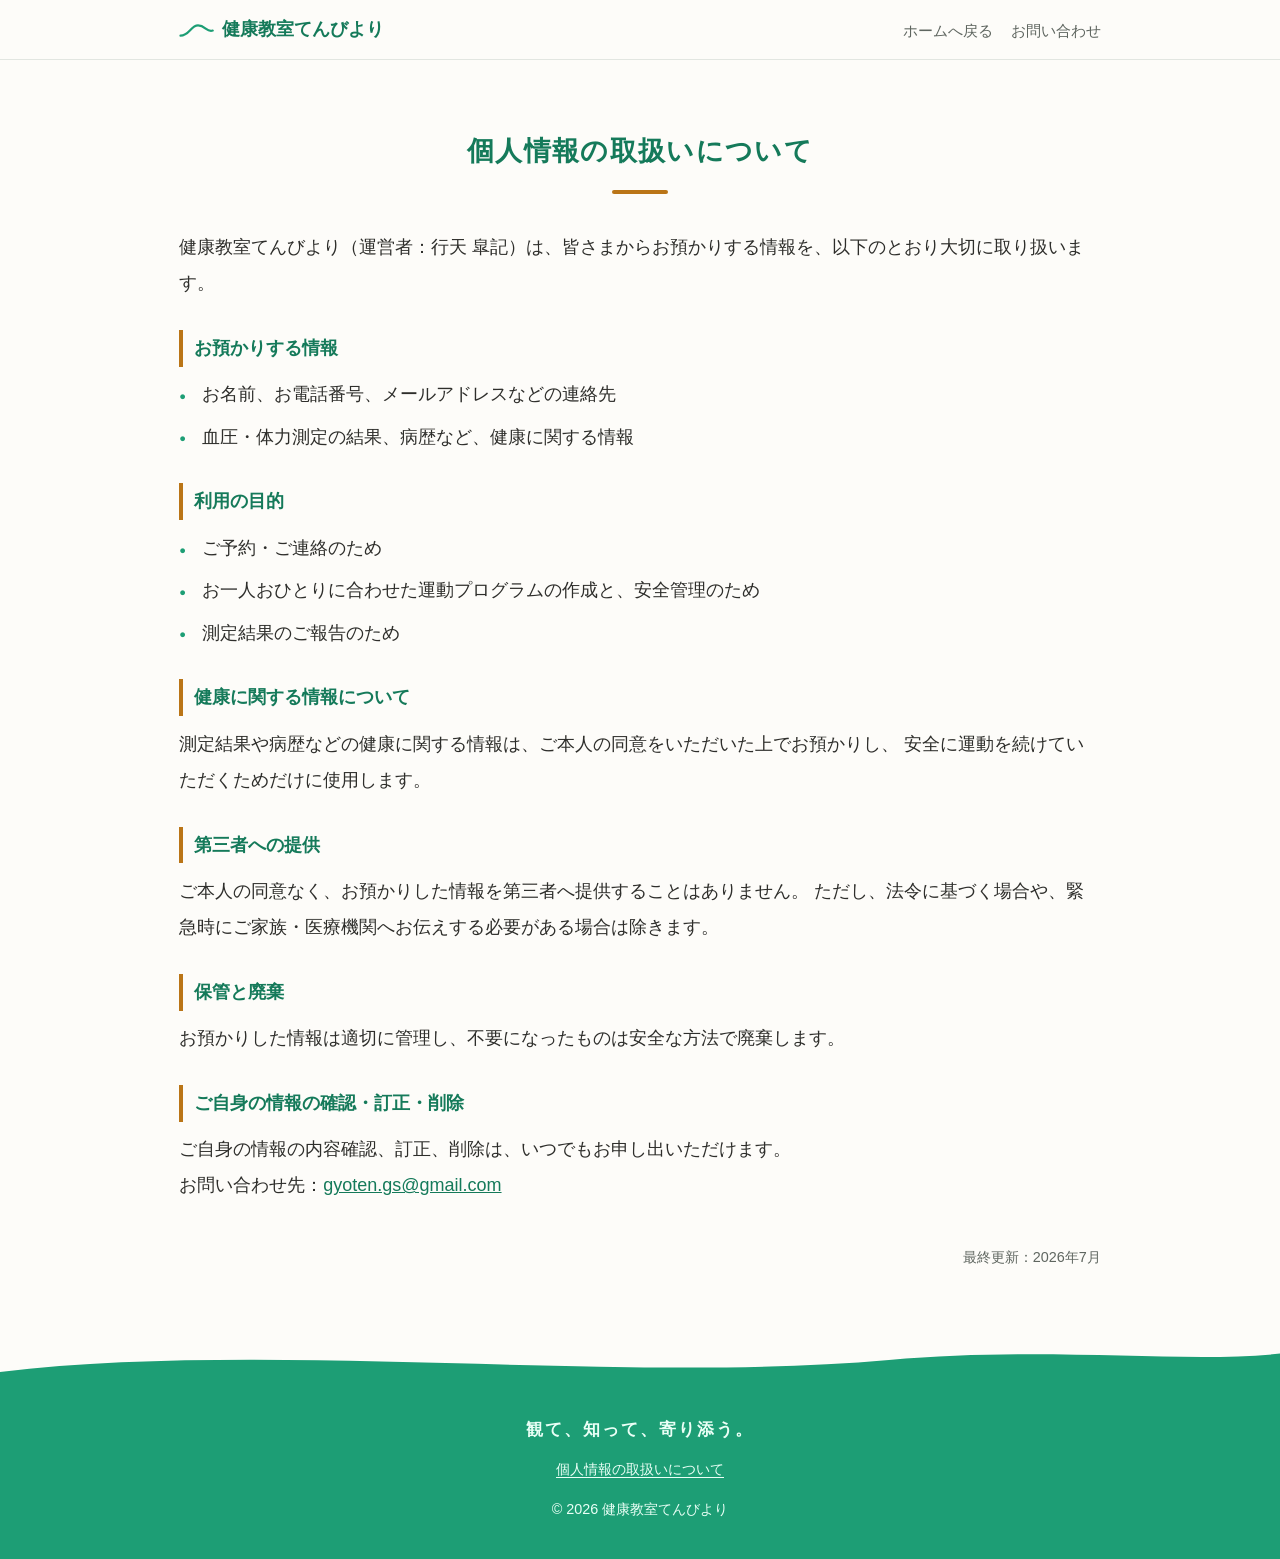
==== commit c31e0e1a: "Rename brand to 健康教室てんびより Update the brand name across the site, docs, titles, and meta, and rephras" ====
--- a/policy.html
+++ b/policy.html
@@ -3,8 +3,8 @@
 <head>
   <meta charset="UTF-8">
   <meta name="viewport" content="width=device-width, initial-scale=1.0">
-  <meta name="description" content="健幸カラダ塾の個人情報の取扱いについてのご案内です。">
-  <title>個人情報の取扱いについて｜健幸カラダ塾</title>
+  <meta name="description" content="健康教室てんびよりの個人情報の取扱いについてのご案内です。">
+  <title>個人情報の取扱いについて｜健康教室てんびより</title>
   <link rel="stylesheet" href="style.css">
 </head>
 <body>
@@ -14,7 +14,7 @@
         <svg class="logo-mark" viewBox="0 0 48 24" aria-hidden="true">
           <path d="M2 20 C14 20 16 6 26 6 C36 6 38 16 46 13" fill="none" stroke="currentColor" stroke-width="3" stroke-linecap="round"/>
         </svg>
-        健幸カラダ塾
+        健康教室てんびより
       </a>
       <ul class="nav-links">
         <li><a href="index.html">ホームへ戻る</a></li>
@@ -27,7 +27,7 @@
     <section class="section policy">
       <h2 id="privacy">個人情報の取扱いについて</h2>
       <p>
-        健幸カラダ塾（運営者：行天 皐記）は、皆さまからお預かりする情報を、以下のとおり大切に取り扱います。
+        健康教室てんびより（運営者：行天 皐記）は、皆さまからお預かりする情報を、以下のとおり大切に取り扱います。
       </p>
 
       <h3>お預かりする情報</h3>
@@ -79,7 +79,7 @@
       <ul class="footer-links">
         <li><a href="policy.html#privacy">個人情報の取扱いについて</a></li>
       </ul>
-      <p>&copy; 2026 健幸カラダ塾</p>
+      <p>&copy; 2026 健康教室てんびより</p>
     </div>
   </footer>
 </body>
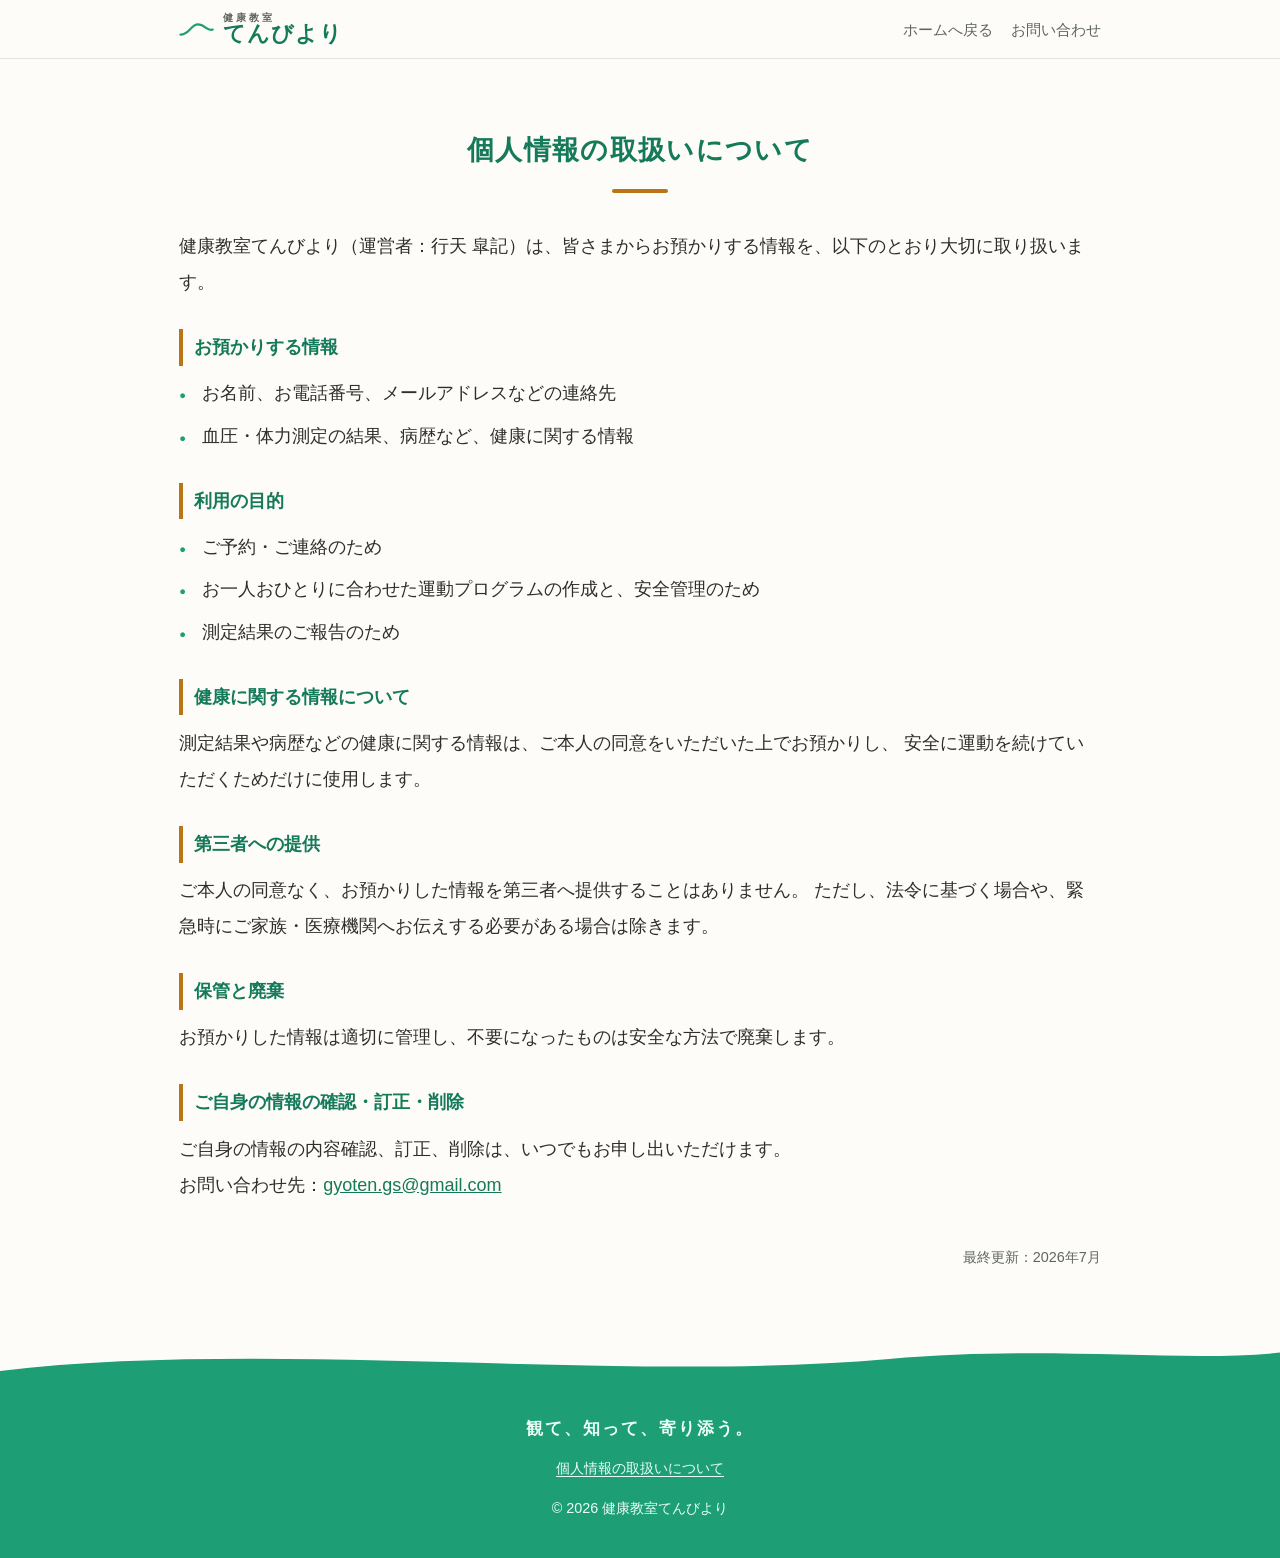
==== commit 999c6aac: "Stack the logo: small 健康教室 over large てんびより Co-Authored-By: Claude Fable 5 <noreply@anthropic.com> C" ====
--- a/policy.html
+++ b/policy.html
@@ -14,7 +14,10 @@
         <svg class="logo-mark" viewBox="0 0 48 24" aria-hidden="true">
           <path d="M2 20 C14 20 16 6 26 6 C36 6 38 16 46 13" fill="none" stroke="currentColor" stroke-width="3" stroke-linecap="round"/>
         </svg>
-        健康教室てんびより
+        <span class="logo-text">
+          <span class="logo-sub">健康教室</span>
+          <span class="logo-main">てんびより</span>
+        </span>
       </a>
       <ul class="nav-links">
         <li><a href="index.html">ホームへ戻る</a></li>
--- a/style.css
+++ b/style.css
@@ -52,11 +52,29 @@
 .logo {
   display: flex;
   align-items: center;
-  gap: 0.5rem;
-  font-weight: 700;
-  font-size: 1.15rem;
+  gap: 0.55rem;
   color: var(--teal-dark);
   text-decoration: none;
+}
+
+.logo-text {
+  display: flex;
+  flex-direction: column;
+  line-height: 1.05;
+}
+
+.logo-sub {
+  font-size: 0.62rem;
+  font-weight: 700;
+  letter-spacing: 0.28em;
+  color: var(--muted);
+}
+
+.logo-main {
+  font-size: 1.35rem;
+  font-weight: 800;
+  letter-spacing: 0.04em;
+  color: var(--teal-dark);
 }
 
 .logo-mark {
